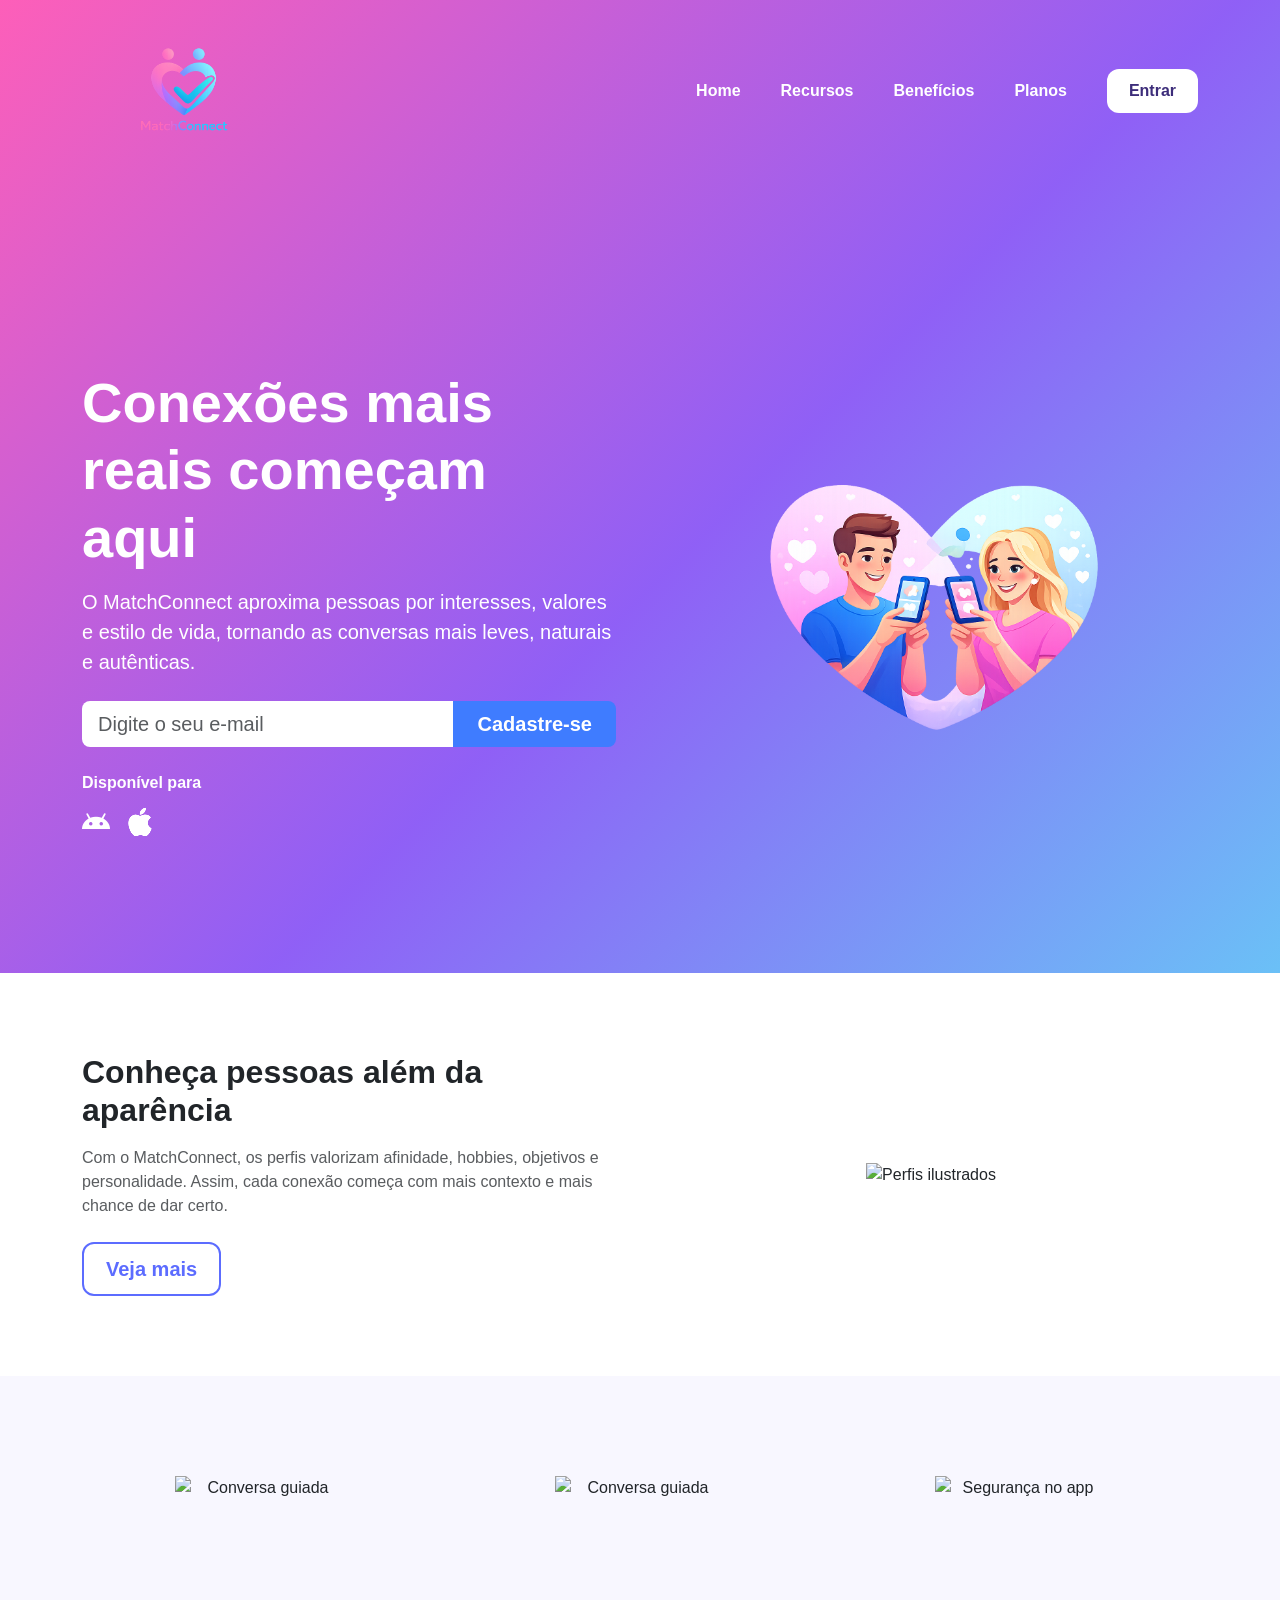
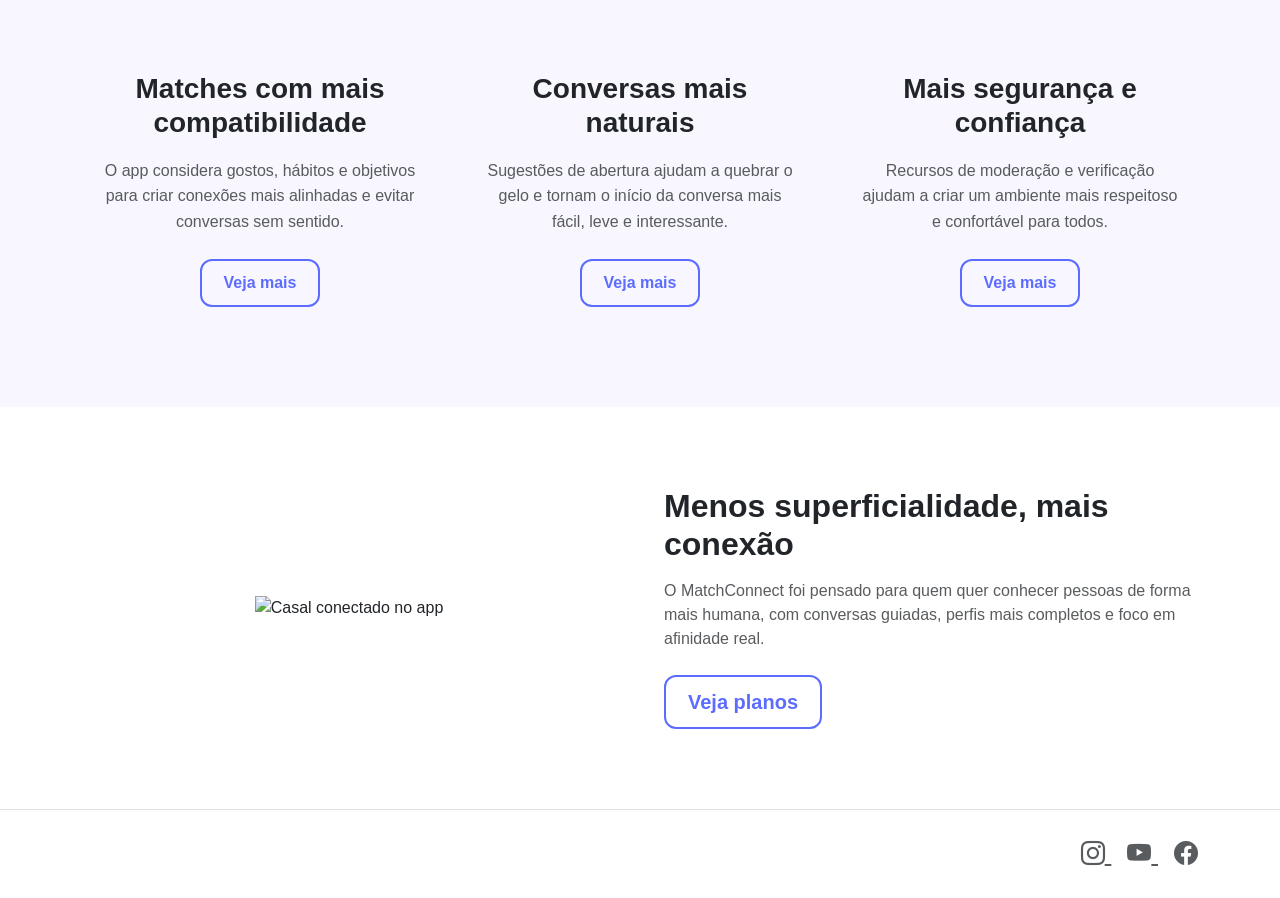
==== MatchConnect.html @ db23b4d9 "primeiro commit" ====
<!doctype html>
<html lang="pt-BR">

<head>
    <!-- Configurações básicas -->
    <meta charset="utf-8">
    <meta name="viewport" content="width=device-width, initial-scale=1">

    <!-- Título -->
    <title>MatchConnect</title>

    <!-- Bootstrap CSS -->
    <link href="https://cdn.jsdelivr.net/npm/bootstrap@5.3.8/dist/css/bootstrap.min.css" rel="stylesheet">

    <!-- Bootstrap Icons -->
    <link rel="stylesheet" href="https://cdn.jsdelivr.net/npm/bootstrap-icons@1.11.3/font/bootstrap-icons.min.css">

    <!-- CSS próprio -->
    <link rel="stylesheet" href="MatchC.css">
</head>

<body>

    <!-- ================= TOPO ================= -->
    <div class="hero-bg">

        <!-- ================= HEADER ================= -->
        <header>
            <nav class="navbar navbar-expand-lg navbar-custom">
                <div class="container">

                    <!-- Logo -->
                    <a class="navbar-brand" href="#">
                        <img src="/Img/MatchConnectLOGO.PNG" alt="Logo MatchConnect">
                    </a>

                    <!-- Botão hamburguer -->
                    <button class="navbar-toggler" type="button" data-bs-toggle="collapse"
                        data-bs-target="#menuPrincipal" aria-controls="menuPrincipal" aria-expanded="false"
                        aria-label="Abrir navegação">
                        <span class="navbar-toggler-icon"></span>
                    </button>

                    <!-- Menu -->
                    <div class="collapse navbar-collapse" id="menuPrincipal">
                        <ul class="navbar-nav ms-auto align-items-lg-center gap-lg-4 text-center">
                            <li class="nav-item">
                                <a class="nav-link" href="#home">Home</a>
                            </li>
                            <li class="nav-item">
                                <a class="nav-link" href="#recursos">Recursos</a>
                            </li>
                            <li class="nav-item">
                                <a class="nav-link" href="#beneficios">Benefícios</a>
                            </li>
                            <li class="nav-item">
                                <a class="nav-link" href="#planos">Planos</a>
                            </li>
                            <li class="nav-item">
                                <a href="#" class="btn btn-entrar ms-lg-2">Entrar</a>
                            </li>
                        </ul>
                    </div>

                </div>
            </nav>
        </header>
        <!-- =============== FIM HEADER =============== -->


        <!-- ================= ÁREA PRINCIPAL ================= -->
        <section id="home" class="principal">
            <div class="container">
                <div class="row align-items-center g-5">

                    <!-- Texto -->
                    <div class="col-lg-6">
                        <div class="hero-conteudo text-white">
                            <h1 class="display-4 fw-bold mb-3">
                                Conexões mais reais começam aqui
                            </h1>

                            <p class="lead mb-4">
                                O MatchConnect aproxima pessoas por interesses, valores e estilo de vida, tornando as
                                conversas mais leves, naturais e autênticas.
                            </p>

                            <div class="input-group input-group-lg mb-4">
                                <input type="email" class="form-control" placeholder="Digite o seu e-mail"
                                    aria-label="Digite o seu e-mail">
                                <button class="btn btn-cadastro px-4" type="button">
                                    Cadastre-se
                                </button>
                            </div>

                            <div class="hero-apps">
                                <p class="mb-2 fw-semibold">Disponível para</p>

                                <div class="d-flex gap-3 fs-3">
                                    <a href="#" class="text-white" aria-label="Android">
                                        <i class="bi bi-android"></i>
                                    </a>
                                    <a href="#" class="text-white" aria-label="Apple">
                                        <i class="bi bi-apple"></i>
                                    </a>
                                </div>
                            </div>
                        </div>
                    </div>

                    <!-- Imagem principal -->
                    <div class="col-lg-6 text-center d-flex align-items-end justify-content-center">
                        <img src="/Img/img1.png" alt="Ilustração cartoon do MatchConnect" class="img-fluid img-hero">
                    </div>

                </div>
            </div>
        </section>
        <!-- =============== FIM ÁREA PRINCIPAL =============== -->

    </div>
    <!-- =============== FIM TOPO =============== -->


    <!-- ================= MAIN ================= -->
    <main>

        <!-- ================= SEÇÃO 1 ================= -->
        <section id="recursos" class="secao-conteudo">
            <div class="container">
                <div class="row align-items-center g-5">

                    <!-- Texto -->
                    <div class="col-md-6">
                        <h2 class="fw-bold mb-3">
                            Conheça pessoas além da aparência
                        </h2>

                        <p class="text-muted mb-4">
                            Com o MatchConnect, os perfis valorizam afinidade, hobbies, objetivos e personalidade.
                            Assim, cada conexão começa com mais contexto e mais chance de dar certo.
                        </p>

                        <a href="#" class="btn btn-outline-cor btn-lg">
                            Veja mais
                        </a>
                    </div>

                    <!-- Imagem -->
                    <div class="col-md-6 text-center">
                        <img src="img/match2.png" alt="Perfis ilustrados" class="img-fluid img-conteudo">
                    </div>

                </div>
            </div>
        </section>
        <!-- =============== FIM SEÇÃO 1 =============== -->


        <!-- ================= SEÇÃO BENEFÍCIOS ================= -->
        <section id="beneficios" class="secao-conteudo secao-clara">
            <div class="container">
                <div class="row text-center g-4">

                    <!-- Coluna 1 -->
                    <div class="col-md-4">
                        <div class="beneficio-item h-100 d-flex flex-column align-items-center">
                            <img src="img/Match3.png" alt="Conversa guiada" class="img-fluid img-beneficio mb-4">

                            <h3 class="fw-bold mb-3">
                                Matches com mais compatibilidade
                            </h3>

                            <p class="text-muted mb-4">
                                O app considera gostos, hábitos e objetivos para criar conexões mais alinhadas e evitar
                                conversas sem sentido.
                            </p>

                            <a href="#" class="btn btn-outline-cor mt-auto">
                                Veja mais
                            </a>
                        </div>
                    </div>

                    <!-- Coluna 2 -->
                    <div class="col-md-4">
                        <div class="beneficio-item h-100 d-flex flex-column align-items-center">
                            <img src="img/ailove.png" alt="Conversa guiada" class="img-fluid img-beneficio mb-4">

                            <h3 class="fw-bold mb-3">
                                Conversas mais naturais
                            </h3>

                            <p class="text-muted mb-4">
                                Sugestões de abertura ajudam a quebrar o gelo e tornam o início da conversa mais fácil,
                                leve e interessante.
                            </p>

                            <a href="#" class="btn btn-outline-cor mt-auto">
                                Veja mais
                            </a>
                        </div>
                    </div>

                    <!-- Coluna 3 -->
                    <div class="col-md-4">
                        <div class="beneficio-item h-100 d-flex flex-column align-items-center">
                            <img src="img/matchsafe.png" alt="Segurança no app" class="img-fluid img-beneficio mb-4">

                            <h3 class="fw-bold mb-3">
                                Mais segurança e confiança
                            </h3>

                            <p class="text-muted mb-4">
                                Recursos de moderação e verificação ajudam a criar um ambiente mais respeitoso e
                                confortável para todos.
                            </p>

                            <a href="#" class="btn btn-outline-cor mt-auto">
                                Veja mais
                            </a>
                        </div>
                    </div>

                </div>
            </div>
        </section>
        <!-- =============== FIM SEÇÃO BENEFÍCIOS =============== -->


        <!-- ================= SEÇÃO 3 ================= -->
        <section id="planos" class="secao-conteudo">
            <div class="container">
                <div class="row align-items-center g-5">

                    <!-- Imagem -->
                    <div class="col-md-6 text-center">
                        <img src="img/calend.png" alt="Casal conectado no app" class="img-fluid img-conteudo">
                    </div>

                    <!-- Texto -->
                    <div class="col-md-6">
                        <h2 class="fw-bold mb-3">
                            Menos superficialidade, mais conexão
                        </h2>

                        <p class="text-muted mb-4">
                            O MatchConnect foi pensado para quem quer conhecer pessoas de forma mais humana, com
                            conversas guiadas, perfis mais completos e foco em afinidade real.
                        </p>

                        <a href="#" class="btn btn-outline-cor btn-lg">
                            Veja planos
                        </a>
                    </div>

                </div>
            </div>
        </section>
        <!-- =============== FIM SEÇÃO 3 =============== -->

    </main>
    <!-- =============== FIM MAIN =============== -->


    <!-- ================= RODAPÉ ================= -->
    <footer class="py-4 border-top footer-custom">
        <div class="container">
            <div class="row align-items-center">

                <!-- Menus -->
                <div class="col-md-6 mb-3 mb-md-0">
                    <ul class="nav justify-content-center justify-content-md-start">
                        <li class="nav-item">
                            <a href="#home" class="nav-link px-2 text-muted">Home</a>
                        </li>
                        <li class="nav-item">
                            <a href="#recursos" class="nav-link px-2 text-muted">Recursos</a>
                        </li>
                        <li class="nav-item">
                            <a href="#beneficios" class="nav-link px-2 text-muted">Benefícios</a>
                        </li>
                        <li class="nav-item">
                            <a href="#planos" class="nav-link px-2 text-muted">Planos</a>
                        </li>
                    </ul>
                </div>

                <!-- Redes -->
                <div class="col-md-6 text-center text-md-end">
                    <a href="#" class="text-muted fs-4 me-3" aria-label="Instagram">
                        <i class="bi bi-instagram"></i>
                    </a>
                    <a href="#" class="text-muted fs-4 me-3" aria-label="Youtube">
                        <i class="bi bi-youtube"></i>
                    </a>
                    <a href="#" class="text-muted fs-4" aria-label="Facebook">
                        <i class="bi bi-facebook"></i>
                    </a>
                </div>

            </div>
        </div>
    </footer>
    <!-- =============== FIM RODAPÉ =============== -->

    <!-- Bootstrap JS -->
    <script src="https://cdn.jsdelivr.net/npm/bootstrap@5.3.8/dist/js/bootstrap.bundle.min.js"></script>

</body>

</html>
---- MatchC.css ----
/* ================= GERAL ================= */
body {
    font-family: Arial, Helvetica, sans-serif;
    background-color: #ffffff;
}

html {
    scroll-behavior: smooth;
}

.secao-conteudo {
    padding: 80px 0;
    background-color: #ffffff;
}

.secao-clara {
    background-color: #f8f7ff;
}

/* ================= TOPO / HERO ================= */
.hero-bg {
        background: linear-gradient(
        135deg,
        rgba(253, 81, 179, 0.92) 0%,
        rgba(134, 82, 245, 0.92) 55%,
        rgba(94, 187, 246, 0.92) 100%
    );
}

.principal {
    padding: 60px 0 0;
    min-height: 88vh;
    display: flex;
    align-items: center;
}

.hero-conteudo {
    max-width: 560px;
}

.img-hero {
    max-width: 500px;
    width: 100%;
    display: block;
}

/* ================= NAVBAR ================= */
.navbar-custom {
    padding: 18px 0;
}


.navbar-brand img {
    height: 135px;
    width: auto;
    display: block;
}

.nav-link {
    color: #ffffff !important;
    font-weight: 600;
}

.nav-link:hover {
    color: lightblue !important;
}

.btn-entrar {
    background-color: #ffffff;
    color: #3d2d7a;
    font-weight: 700;
    border-radius: 12px;
    padding: 10px 22px;
    border: none;
}

.btn-entrar:hover {
    background-color: lightblue;
    color: #3d2d7a;
}

.navbar-toggler {
    border-color: rgba(255, 255, 255, 0.8);
}

.navbar-toggler:focus {
    box-shadow: none;
}

.navbar-toggler-icon {
    filter: brightness(0) invert(1);
}

/* ================= FORM ================= */
.btn-cadastro {
    background-color: #3f7cff;
    color: #ffffff;
    border: none;
    font-weight: 600;
}

.btn-cadastro:hover {
    background-color: #2f68df;
    color: #ffffff;
}

.form-control {
    border: none;
}

.form-control:focus {
    box-shadow: 0 0 0 0.2rem rgba(63, 124, 255, 0.25);
}

/* ================= BOTÕES ================= */
.btn-outline-cor {
    border: 2px solid #5c6cff;
    color: #5c6cff;
    font-weight: 600;
    border-radius: 12px;
    padding: 10px 22px;
}

.btn-outline-cor:hover {
    background-color: #5c6cff;
    color: #ffffff;
}

/* ================= CONTEÚDO ================= */
.img-conteudo {
    max-width: 430px;
    width: 100%;
}

.beneficio-item {
    padding: 20px;
}

.img-beneficio {
    width: 170px;
    height: 170px;
    object-fit: contain;
}

#beneficios h3 {
    min-height: 72px;
    display: flex;
    align-items: center;
    justify-content: center;
}

#beneficios p {
    line-height: 1.6;
    max-width: 320px;
}

/* ================= RODAPÉ ================= */
.footer-custom {
    background-color: #ffffff;
}

footer .nav-link:hover,
footer a:hover {
    color: #5c6cff !important;
    transition: 0.3s;
}

/* ================= RESPONSIVO ================= */
@media (max-width: 991.98px) {
    .principal {
        text-align: center;
        min-height: auto;
        padding: 50px 0 20px;
    }

    .hero-conteudo {
        max-width: 100%;
        margin: 0 auto;
    }

    .hero-conteudo .d-flex {
        justify-content: center;
    }

    .btn-entrar {
        margin-top: 8px;
    }

    .img-hero {
        max-width: 360px;
        margin-top: 20px;
    }
}
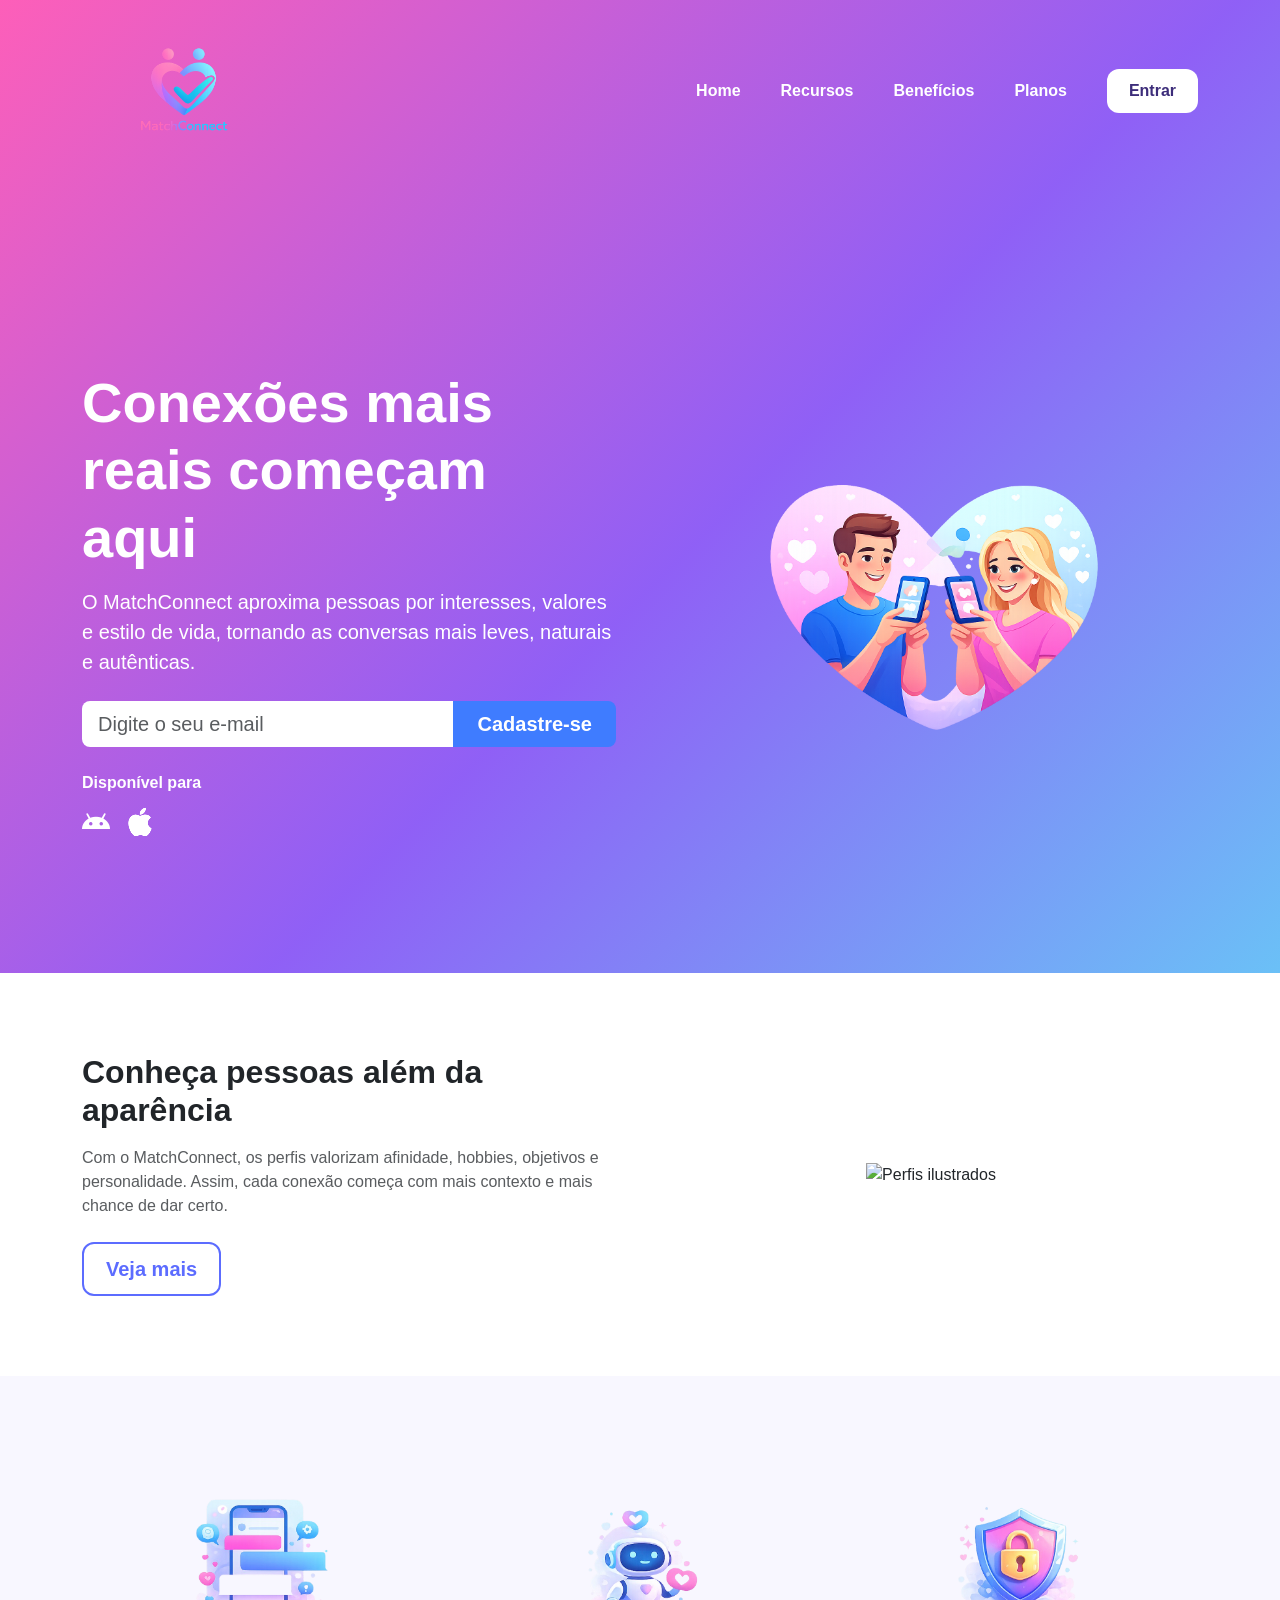
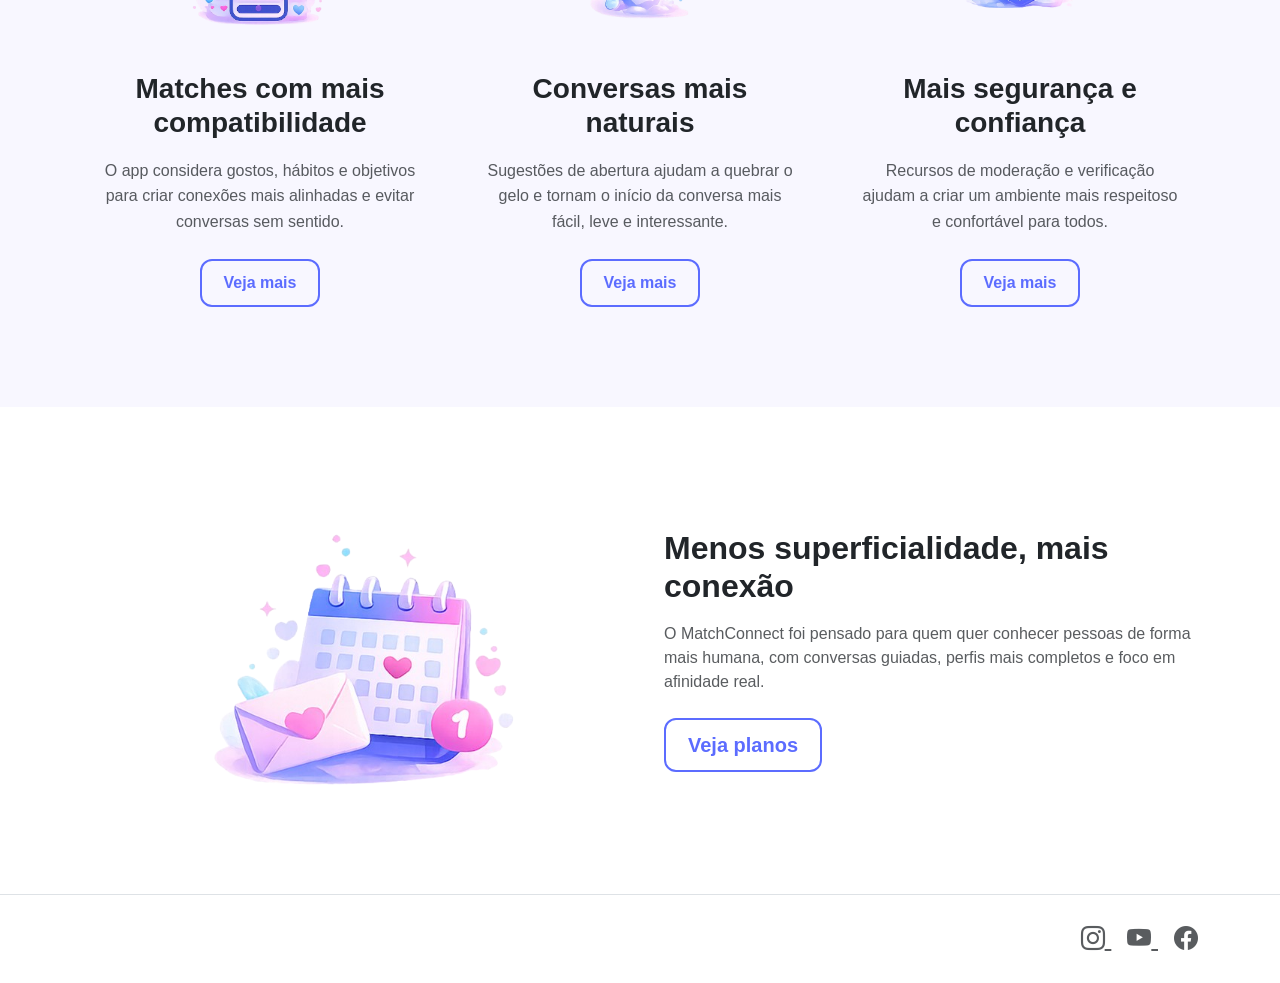
==== commit 57ee13f0: "corrige caminhos das imagens" ====
--- a/MatchConnect.html
+++ b/MatchConnect.html
@@ -31,7 +31,7 @@
 
                     <!-- Logo -->
                     <a class="navbar-brand" href="#">
-                        <img src="/Img/MatchConnectLOGO.PNG" alt="Logo MatchConnect">
+                        <img src="Img/MatchConnectLOGO.PNG" alt="Logo MatchConnect">
                     </a>
 
                     <!-- Botão hamburguer -->
@@ -110,7 +110,7 @@
 
                     <!-- Imagem principal -->
                     <div class="col-lg-6 text-center d-flex align-items-end justify-content-center">
-                        <img src="/Img/img1.png" alt="Ilustração cartoon do MatchConnect" class="img-fluid img-hero">
+                        <img src="Img/img1.png" alt="Ilustração cartoon do MatchConnect" class="img-fluid img-hero">
                     </div>
 
                 </div>
@@ -165,7 +165,7 @@
                     <!-- Coluna 1 -->
                     <div class="col-md-4">
                         <div class="beneficio-item h-100 d-flex flex-column align-items-center">
-                            <img src="img/Match3.png" alt="Conversa guiada" class="img-fluid img-beneficio mb-4">
+                            <img src="Img/Match3.png" alt="Conversa guiada" class="img-fluid img-beneficio mb-4">
 
                             <h3 class="fw-bold mb-3">
                                 Matches com mais compatibilidade
@@ -185,7 +185,7 @@
                     <!-- Coluna 2 -->
                     <div class="col-md-4">
                         <div class="beneficio-item h-100 d-flex flex-column align-items-center">
-                            <img src="img/ailove.png" alt="Conversa guiada" class="img-fluid img-beneficio mb-4">
+                            <img src="Img/ailove.png" alt="Conversa guiada" class="img-fluid img-beneficio mb-4">
 
                             <h3 class="fw-bold mb-3">
                                 Conversas mais naturais
@@ -205,7 +205,7 @@
                     <!-- Coluna 3 -->
                     <div class="col-md-4">
                         <div class="beneficio-item h-100 d-flex flex-column align-items-center">
-                            <img src="img/matchsafe.png" alt="Segurança no app" class="img-fluid img-beneficio mb-4">
+                            <img src="Img/matchsafe.png"alt="Segurança no app" class="img-fluid img-beneficio mb-4">
 
                             <h3 class="fw-bold mb-3">
                                 Mais segurança e confiança
@@ -235,7 +235,7 @@
 
                     <!-- Imagem -->
                     <div class="col-md-6 text-center">
-                        <img src="img/calend.png" alt="Casal conectado no app" class="img-fluid img-conteudo">
+                        <img src="Img/calend.png" alt="Casal conectado no app" class="img-fluid img-conteudo">
                     </div>
 
                     <!-- Texto -->
